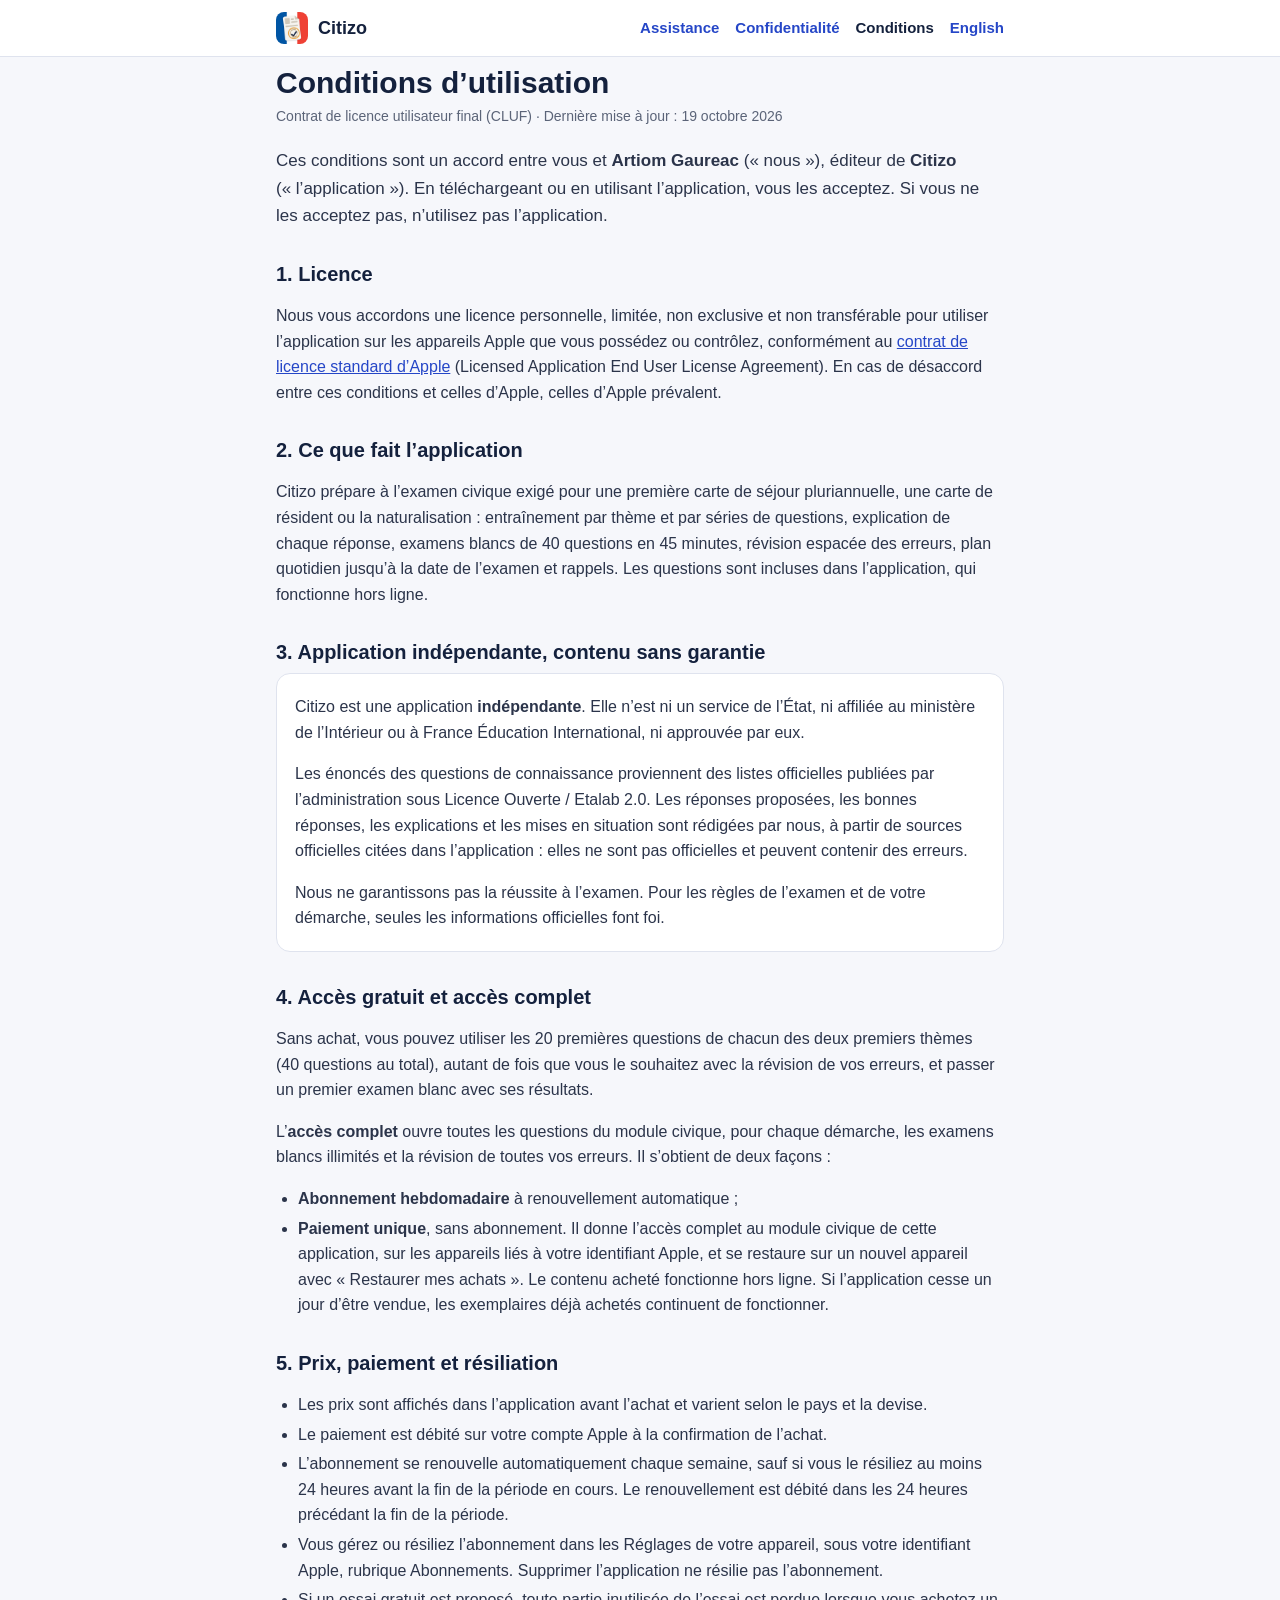
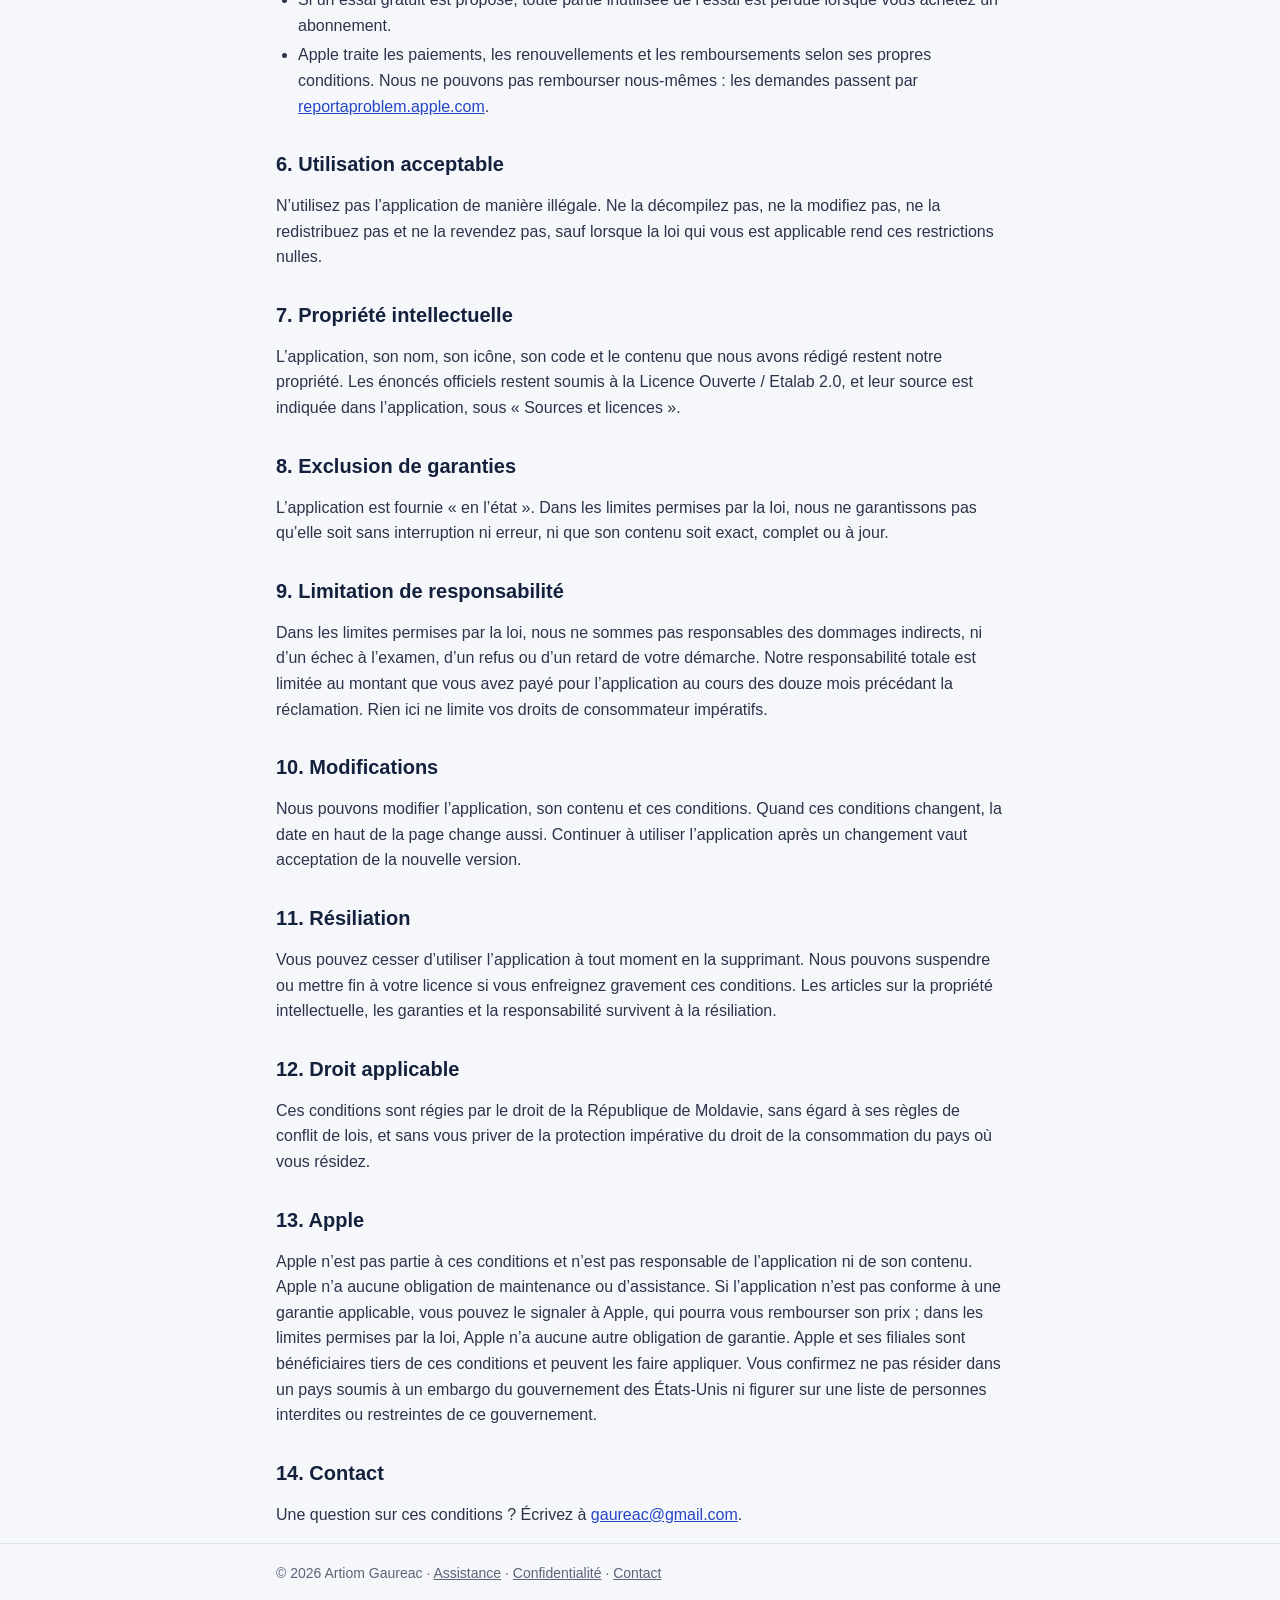
==== terms.html @ cb57eea8 "Support, privacy and terms pages for Citizo, in French and English App Review needs a working privac" ====
<!DOCTYPE html>
<html lang="fr">
<head>
<meta charset="utf-8">
<meta name="viewport" content="width=device-width, initial-scale=1">
<title>Conditions d’utilisation (CLUF) — Citizo</title>
<meta name="description" content="Conditions d’utilisation et contrat de licence de Citizo&nbsp;: abonnement hebdomadaire, paiement unique, contenu et limites.">
<link rel="stylesheet" href="assets/style.css">
<link rel="icon" href="assets/icon.png">
<link rel="alternate" hreflang="en" href="en/terms.html">
</head>
<body>
<header class="site">
  <div class="wrap">
    <a class="brand" href="index.html"><img src="assets/icon.png" alt=""> Citizo</a>
    <nav class="site">
      <a href="index.html">Assistance</a>
      <a href="privacy.html">Confidentialité</a>
      <a href="terms.html" aria-current="page">Conditions</a>
      <a href="en/terms.html" lang="en">English</a>
    </nav>
  </div>
</header>

<main class="wrap">
  <h1>Conditions d’utilisation</h1>
  <p class="updated">Contrat de licence utilisateur final (CLUF) · Dernière mise à jour&nbsp;: 19&nbsp;octobre 2026</p>

  <p class="lead">Ces conditions sont un accord entre vous et <strong>Artiom Gaureac</strong>
  («&nbsp;nous&nbsp;»), éditeur de <strong>Citizo</strong> («&nbsp;l’application&nbsp;»). En
  téléchargeant ou en utilisant l’application, vous les acceptez. Si vous ne les acceptez pas,
  n’utilisez pas l’application.</p>

  <h2>1. Licence</h2>
  <p>Nous vous accordons une licence personnelle, limitée, non exclusive et non transférable
  pour utiliser l’application sur les appareils Apple que vous possédez ou contrôlez,
  conformément au <a href="https://www.apple.com/legal/internet-services/itunes/dev/stdeula/">contrat
  de licence standard d’Apple</a> (Licensed Application End User License Agreement). En cas de
  désaccord entre ces conditions et celles d’Apple, celles d’Apple prévalent.</p>

  <h2>2. Ce que fait l’application</h2>
  <p>Citizo prépare à l’examen civique exigé pour une première carte de séjour pluriannuelle,
  une carte de résident ou la naturalisation&nbsp;: entraînement par thème et par séries de
  questions, explication de chaque réponse, examens blancs de 40&nbsp;questions en
  45&nbsp;minutes, révision espacée des erreurs, plan quotidien jusqu’à la date de l’examen
  et rappels. Les questions sont incluses dans l’application, qui fonctionne hors ligne.</p>

  <h2>3. Application indépendante, contenu sans garantie</h2>
  <div class="card">
    <p>Citizo est une application <strong>indépendante</strong>. Elle n’est ni un service de
    l’État, ni affiliée au ministère de l’Intérieur ou à France Éducation International, ni
    approuvée par eux.</p>
    <p>Les énoncés des questions de connaissance proviennent des listes officielles publiées
    par l’administration sous Licence Ouverte / Etalab&nbsp;2.0. Les réponses proposées, les
    bonnes réponses, les explications et les mises en situation sont rédigées par nous, à partir
    de sources officielles citées dans l’application&nbsp;: elles ne sont pas officielles et
    peuvent contenir des erreurs.</p>
    <p>Nous ne garantissons pas la réussite à l’examen. Pour les règles de l’examen et de votre
    démarche, seules les informations officielles font foi.</p>
  </div>

  <h2>4. Accès gratuit et accès complet</h2>
  <p>Sans achat, vous pouvez utiliser les 20&nbsp;premières questions de chacun des deux
  premiers thèmes (40&nbsp;questions au total), autant de fois que vous le souhaitez avec la
  révision de vos erreurs, et passer un premier examen blanc avec ses résultats.</p>
  <p>L’<strong>accès complet</strong> ouvre toutes les questions du module civique, pour chaque
  démarche, les examens blancs illimités et la révision de toutes vos erreurs. Il s’obtient de
  deux façons&nbsp;:</p>
  <ul>
    <li><strong>Abonnement hebdomadaire</strong> à renouvellement automatique&nbsp;;</li>
    <li><strong>Paiement unique</strong>, sans abonnement. Il donne l’accès complet au module
      civique de cette application, sur les appareils liés à votre identifiant Apple, et se
      restaure sur un nouvel appareil avec «&nbsp;Restaurer mes achats&nbsp;». Le contenu acheté
      fonctionne hors ligne. Si l’application cesse un jour d’être vendue, les exemplaires
      déjà achetés continuent de fonctionner.</li>
  </ul>

  <h2>5. Prix, paiement et résiliation</h2>
  <ul>
    <li>Les prix sont affichés dans l’application avant l’achat et varient selon le pays et la
      devise.</li>
    <li>Le paiement est débité sur votre compte Apple à la confirmation de l’achat.</li>
    <li>L’abonnement se renouvelle automatiquement chaque semaine, sauf si vous le résiliez au
      moins 24&nbsp;heures avant la fin de la période en cours. Le renouvellement est débité dans
      les 24&nbsp;heures précédant la fin de la période.</li>
    <li>Vous gérez ou résiliez l’abonnement dans les Réglages de votre appareil, sous votre
      identifiant Apple, rubrique Abonnements. Supprimer l’application ne résilie pas
      l’abonnement.</li>
    <li>Si un essai gratuit est proposé, toute partie inutilisée de l’essai est perdue lorsque
      vous achetez un abonnement.</li>
    <li>Apple traite les paiements, les renouvellements et les remboursements selon ses propres
      conditions. Nous ne pouvons pas rembourser nous-mêmes&nbsp;: les demandes passent par
      <a href="https://reportaproblem.apple.com">reportaproblem.apple.com</a>.</li>
  </ul>

  <h2>6. Utilisation acceptable</h2>
  <p>N’utilisez pas l’application de manière illégale. Ne la décompilez pas, ne la modifiez pas,
  ne la redistribuez pas et ne la revendez pas, sauf lorsque la loi qui vous est applicable rend
  ces restrictions nulles.</p>

  <h2>7. Propriété intellectuelle</h2>
  <p>L’application, son nom, son icône, son code et le contenu que nous avons rédigé restent
  notre propriété. Les énoncés officiels restent soumis à la Licence Ouverte / Etalab&nbsp;2.0,
  et leur source est indiquée dans l’application, sous «&nbsp;Sources et licences&nbsp;».</p>

  <h2>8. Exclusion de garanties</h2>
  <p>L’application est fournie «&nbsp;en l’état&nbsp;». Dans les limites permises par la loi,
  nous ne garantissons pas qu’elle soit sans interruption ni erreur, ni que son contenu soit
  exact, complet ou à jour.</p>

  <h2>9. Limitation de responsabilité</h2>
  <p>Dans les limites permises par la loi, nous ne sommes pas responsables des dommages
  indirects, ni d’un échec à l’examen, d’un refus ou d’un retard de votre démarche. Notre
  responsabilité totale est limitée au montant que vous avez payé pour l’application au cours
  des douze mois précédant la réclamation. Rien ici ne limite vos droits de consommateur
  impératifs.</p>

  <h2>10. Modifications</h2>
  <p>Nous pouvons modifier l’application, son contenu et ces conditions. Quand ces conditions
  changent, la date en haut de la page change aussi. Continuer à utiliser l’application après
  un changement vaut acceptation de la nouvelle version.</p>

  <h2>11. Résiliation</h2>
  <p>Vous pouvez cesser d’utiliser l’application à tout moment en la supprimant. Nous pouvons
  suspendre ou mettre fin à votre licence si vous enfreignez gravement ces conditions. Les
  articles sur la propriété intellectuelle, les garanties et la responsabilité survivent à la
  résiliation.</p>

  <h2>12. Droit applicable</h2>
  <p>Ces conditions sont régies par le droit de la République de Moldavie, sans égard à ses
  règles de conflit de lois, et sans vous priver de la protection impérative du droit de la
  consommation du pays où vous résidez.</p>

  <h2>13. Apple</h2>
  <p>Apple n’est pas partie à ces conditions et n’est pas responsable de l’application ni de son
  contenu. Apple n’a aucune obligation de maintenance ou d’assistance. Si l’application n’est
  pas conforme à une garantie applicable, vous pouvez le signaler à Apple, qui pourra vous
  rembourser son prix&nbsp;; dans les limites permises par la loi, Apple n’a aucune autre
  obligation de garantie. Apple et ses filiales sont bénéficiaires tiers de ces conditions et
  peuvent les faire appliquer. Vous confirmez ne pas résider dans un pays soumis à un embargo
  du gouvernement des États-Unis ni figurer sur une liste de personnes interdites ou
  restreintes de ce gouvernement.</p>

  <h2>14. Contact</h2>
  <p>Une question sur ces conditions&nbsp;? Écrivez à
  <a href="mailto:gaureac@gmail.com">gaureac@gmail.com</a>.</p>
</main>

<footer class="site">
  <div class="wrap">© 2026 Artiom Gaureac · <a href="index.html">Assistance</a> ·
  <a href="privacy.html">Confidentialité</a> · <a href="mailto:gaureac@gmail.com">Contact</a></div>
</footer>
</body>
</html>
---- assets/style.css ----
:root {
  --bg: #f6f7fb;
  --surface: #ffffff;
  --ink: #14213d;
  --text: #2b344a;
  --muted: #5b6478;
  --primary: #2546c7;
  --primary-soft: #e8edfb;
  --border: #dfe3ee;
  --accent: #b7791f;
}
@media (prefers-color-scheme: dark) {
  :root {
    --bg: #0e1526;
    --surface: #16203a;
    --ink: #eef1f8;
    --text: #d5dae6;
    --muted: #9aa3b8;
    --primary: #8ea5ff;
    --primary-soft: #1d2b52;
    --border: #2a3552;
    --accent: #f2b654;
  }
}
* { box-sizing: border-box; }
html { -webkit-text-size-adjust: 100%; }
body {
  margin: 0;
  background: var(--bg);
  color: var(--text);
  font: 16px/1.6 -apple-system, BlinkMacSystemFont, "Segoe UI", Roboto, "Helvetica Neue", Arial, sans-serif;
}
.wrap { max-width: 760px; margin: 0 auto; padding: 0 16px; }
header.site { background: var(--surface); border-bottom: 1px solid var(--border); }
header.site .wrap { display: flex; flex-wrap: wrap; align-items: center; justify-content: space-between; gap: 8px 16px; padding-top: 12px; padding-bottom: 12px; }
.brand { display: inline-flex; align-items: center; gap: 10px; font-weight: 700; font-size: 18px; color: var(--ink); text-decoration: none; }
.brand img { width: 32px; height: 32px; border-radius: 8px; }
nav.site { display: flex; flex-wrap: wrap; gap: 4px 16px; }
nav.site a { color: var(--primary); text-decoration: none; font-weight: 600; font-size: 15px; }
nav.site a[aria-current="page"] { color: var(--ink); }
main { padding-top: 28px; padding-bottom: 40px; }
h1 { color: var(--ink); font-size: 30px; line-height: 1.2; margin: 8px 0 4px; }
h2 { color: var(--ink); font-size: 20px; line-height: 1.3; margin: 32px 0 8px; }
a { color: var(--primary); }
.updated { color: var(--muted); font-size: 14px; margin: 0 0 20px; }
.lead { font-size: 17px; }
.card { background: var(--surface); border: 1px solid var(--border); border-radius: 14px; padding: 4px 18px; }
.note { background: var(--primary-soft); border-radius: 14px; padding: 4px 18px; }
ul { padding-left: 22px; }
li { margin: 4px 0; }
table { width: 100%; border-collapse: collapse; font-size: 15px; }
th, td { text-align: left; vertical-align: top; padding: 8px 10px; border-bottom: 1px solid var(--border); }
th { color: var(--ink); }
.table-scroll { overflow-x: auto; }
.contact { font-size: 18px; font-weight: 600; }
footer.site { border-top: 1px solid var(--border); color: var(--muted); font-size: 14px; padding: 18px 0 32px; }
footer.site a { color: var(--muted); }
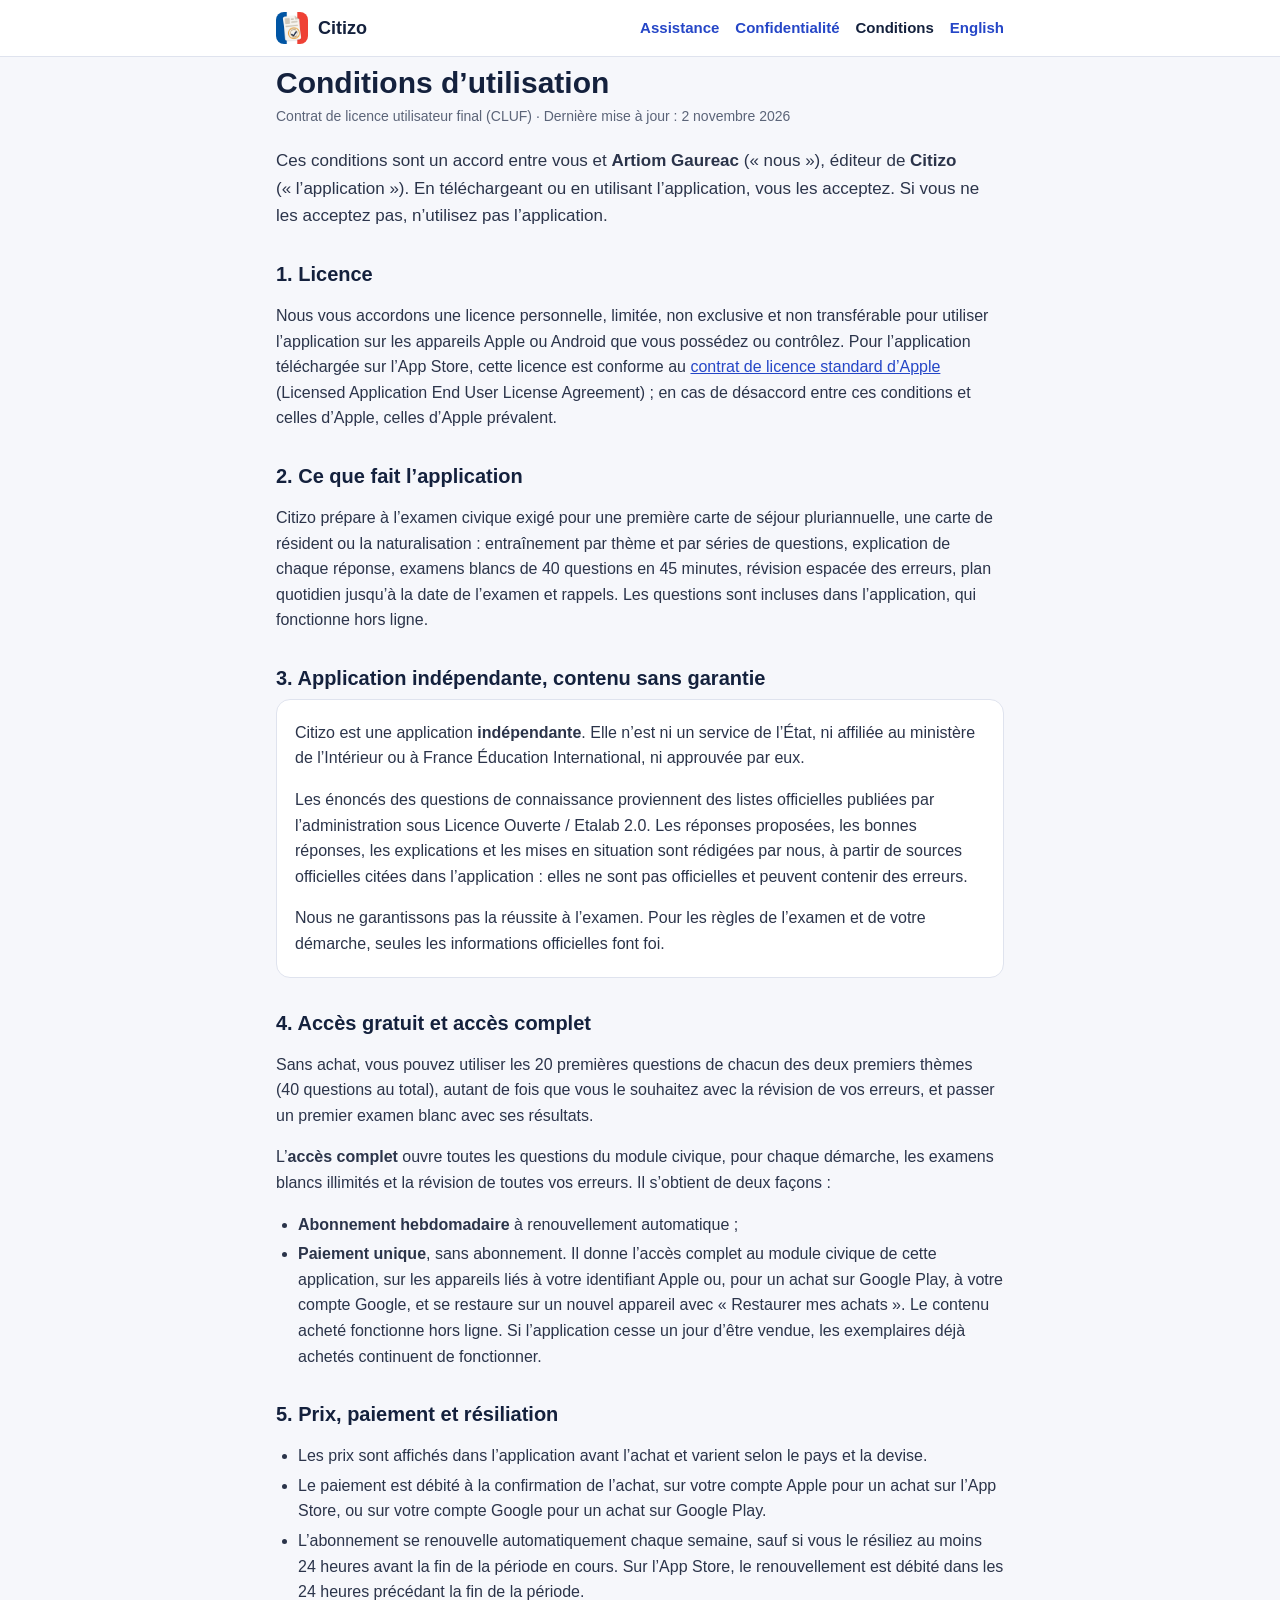
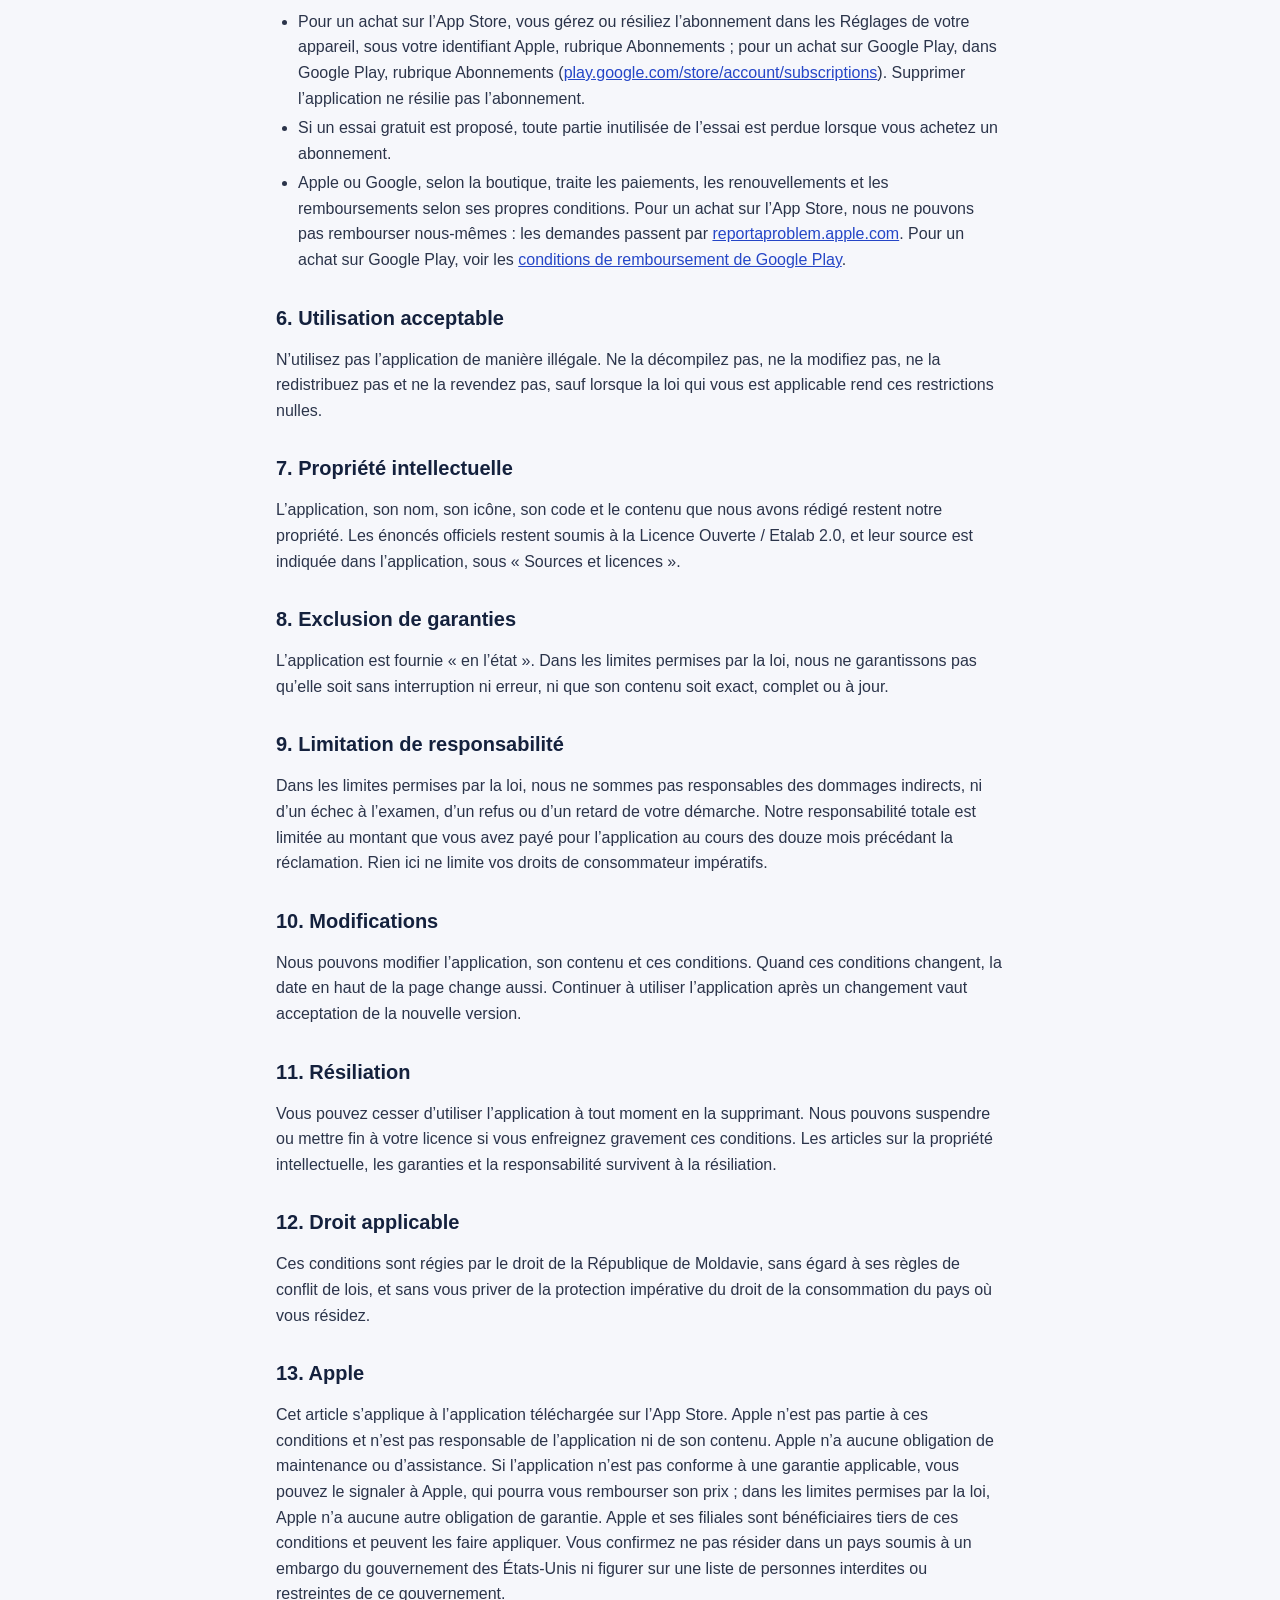
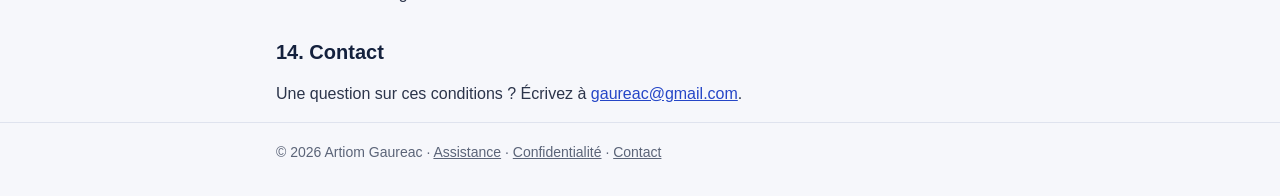
==== commit 033f9d98: "Privacy and Terms say Google Play and Android, not only Apple The France Edition is going to Google " ====
--- a/terms.html
+++ b/terms.html
@@ -24,7 +24,7 @@
 
 <main class="wrap">
   <h1>Conditions d’utilisation</h1>
-  <p class="updated">Contrat de licence utilisateur final (CLUF) · Dernière mise à jour&nbsp;: 19&nbsp;octobre 2026</p>
+  <p class="updated">Contrat de licence utilisateur final (CLUF) · Dernière mise à jour&nbsp;: 2&nbsp;novembre 2026</p>
 
   <p class="lead">Ces conditions sont un accord entre vous et <strong>Artiom Gaureac</strong>
   («&nbsp;nous&nbsp;»), éditeur de <strong>Citizo</strong> («&nbsp;l’application&nbsp;»). En
@@ -33,10 +33,11 @@
 
   <h2>1. Licence</h2>
   <p>Nous vous accordons une licence personnelle, limitée, non exclusive et non transférable
-  pour utiliser l’application sur les appareils Apple que vous possédez ou contrôlez,
-  conformément au <a href="https://www.apple.com/legal/internet-services/itunes/dev/stdeula/">contrat
-  de licence standard d’Apple</a> (Licensed Application End User License Agreement). En cas de
-  désaccord entre ces conditions et celles d’Apple, celles d’Apple prévalent.</p>
+  pour utiliser l’application sur les appareils Apple ou Android que vous possédez ou contrôlez.
+  Pour l’application téléchargée sur l’App Store, cette licence est conforme au
+  <a href="https://www.apple.com/legal/internet-services/itunes/dev/stdeula/">contrat
+  de licence standard d’Apple</a> (Licensed Application End User License Agreement)&nbsp;; en cas
+  de désaccord entre ces conditions et celles d’Apple, celles d’Apple prévalent.</p>
 
   <h2>2. Ce que fait l’application</h2>
   <p>Citizo prépare à l’examen civique exigé pour une première carte de séjour pluriannuelle,
@@ -69,8 +70,8 @@
   <ul>
     <li><strong>Abonnement hebdomadaire</strong> à renouvellement automatique&nbsp;;</li>
     <li><strong>Paiement unique</strong>, sans abonnement. Il donne l’accès complet au module
-      civique de cette application, sur les appareils liés à votre identifiant Apple, et se
-      restaure sur un nouvel appareil avec «&nbsp;Restaurer mes achats&nbsp;». Le contenu acheté
+      civique de cette application, sur les appareils liés à votre identifiant Apple ou, pour un
+      achat sur Google Play, à votre compte Google, et se restaure sur un nouvel appareil avec «&nbsp;Restaurer mes achats&nbsp;». Le contenu acheté
       fonctionne hors ligne. Si l’application cesse un jour d’être vendue, les exemplaires
       déjà achetés continuent de fonctionner.</li>
   </ul>
@@ -79,18 +80,25 @@
   <ul>
     <li>Les prix sont affichés dans l’application avant l’achat et varient selon le pays et la
       devise.</li>
-    <li>Le paiement est débité sur votre compte Apple à la confirmation de l’achat.</li>
+    <li>Le paiement est débité à la confirmation de l’achat, sur votre compte Apple pour un achat
+      sur l’App Store, ou sur votre compte Google pour un achat sur Google Play.</li>
     <li>L’abonnement se renouvelle automatiquement chaque semaine, sauf si vous le résiliez au
-      moins 24&nbsp;heures avant la fin de la période en cours. Le renouvellement est débité dans
-      les 24&nbsp;heures précédant la fin de la période.</li>
-    <li>Vous gérez ou résiliez l’abonnement dans les Réglages de votre appareil, sous votre
-      identifiant Apple, rubrique Abonnements. Supprimer l’application ne résilie pas
-      l’abonnement.</li>
+      moins 24&nbsp;heures avant la fin de la période en cours. Sur l’App Store, le renouvellement
+      est débité dans les 24&nbsp;heures précédant la fin de la période.</li>
+    <li>Pour un achat sur l’App Store, vous gérez ou résiliez l’abonnement dans les Réglages de
+      votre appareil, sous votre identifiant Apple, rubrique Abonnements&nbsp;; pour un achat sur
+      Google Play, dans Google Play, rubrique Abonnements
+      (<a href="https://play.google.com/store/account/subscriptions">play.google.com/store/account/subscriptions</a>).
+      Supprimer l’application ne résilie pas l’abonnement.</li>
     <li>Si un essai gratuit est proposé, toute partie inutilisée de l’essai est perdue lorsque
       vous achetez un abonnement.</li>
-    <li>Apple traite les paiements, les renouvellements et les remboursements selon ses propres
-      conditions. Nous ne pouvons pas rembourser nous-mêmes&nbsp;: les demandes passent par
-      <a href="https://reportaproblem.apple.com">reportaproblem.apple.com</a>.</li>
+    <li>Apple ou Google, selon la boutique, traite les paiements, les renouvellements et les
+      remboursements selon ses propres conditions. Pour un achat sur l’App Store, nous ne pouvons
+      pas rembourser nous-mêmes&nbsp;: les demandes passent par
+      <a href="https://reportaproblem.apple.com">reportaproblem.apple.com</a>. Pour un achat sur
+      Google Play, voir les
+      <a href="https://support.google.com/googleplay/answer/15574908?hl=fr">conditions de
+      remboursement de Google Play</a>.</li>
   </ul>
 
   <h2>6. Utilisation acceptable</h2>
@@ -132,7 +140,8 @@
   consommation du pays où vous résidez.</p>
 
   <h2>13. Apple</h2>
-  <p>Apple n’est pas partie à ces conditions et n’est pas responsable de l’application ni de son
+  <p>Cet article s’applique à l’application téléchargée sur l’App Store.
+  Apple n’est pas partie à ces conditions et n’est pas responsable de l’application ni de son
   contenu. Apple n’a aucune obligation de maintenance ou d’assistance. Si l’application n’est
   pas conforme à une garantie applicable, vous pouvez le signaler à Apple, qui pourra vous
   rembourser son prix&nbsp;; dans les limites permises par la loi, Apple n’a aucune autre
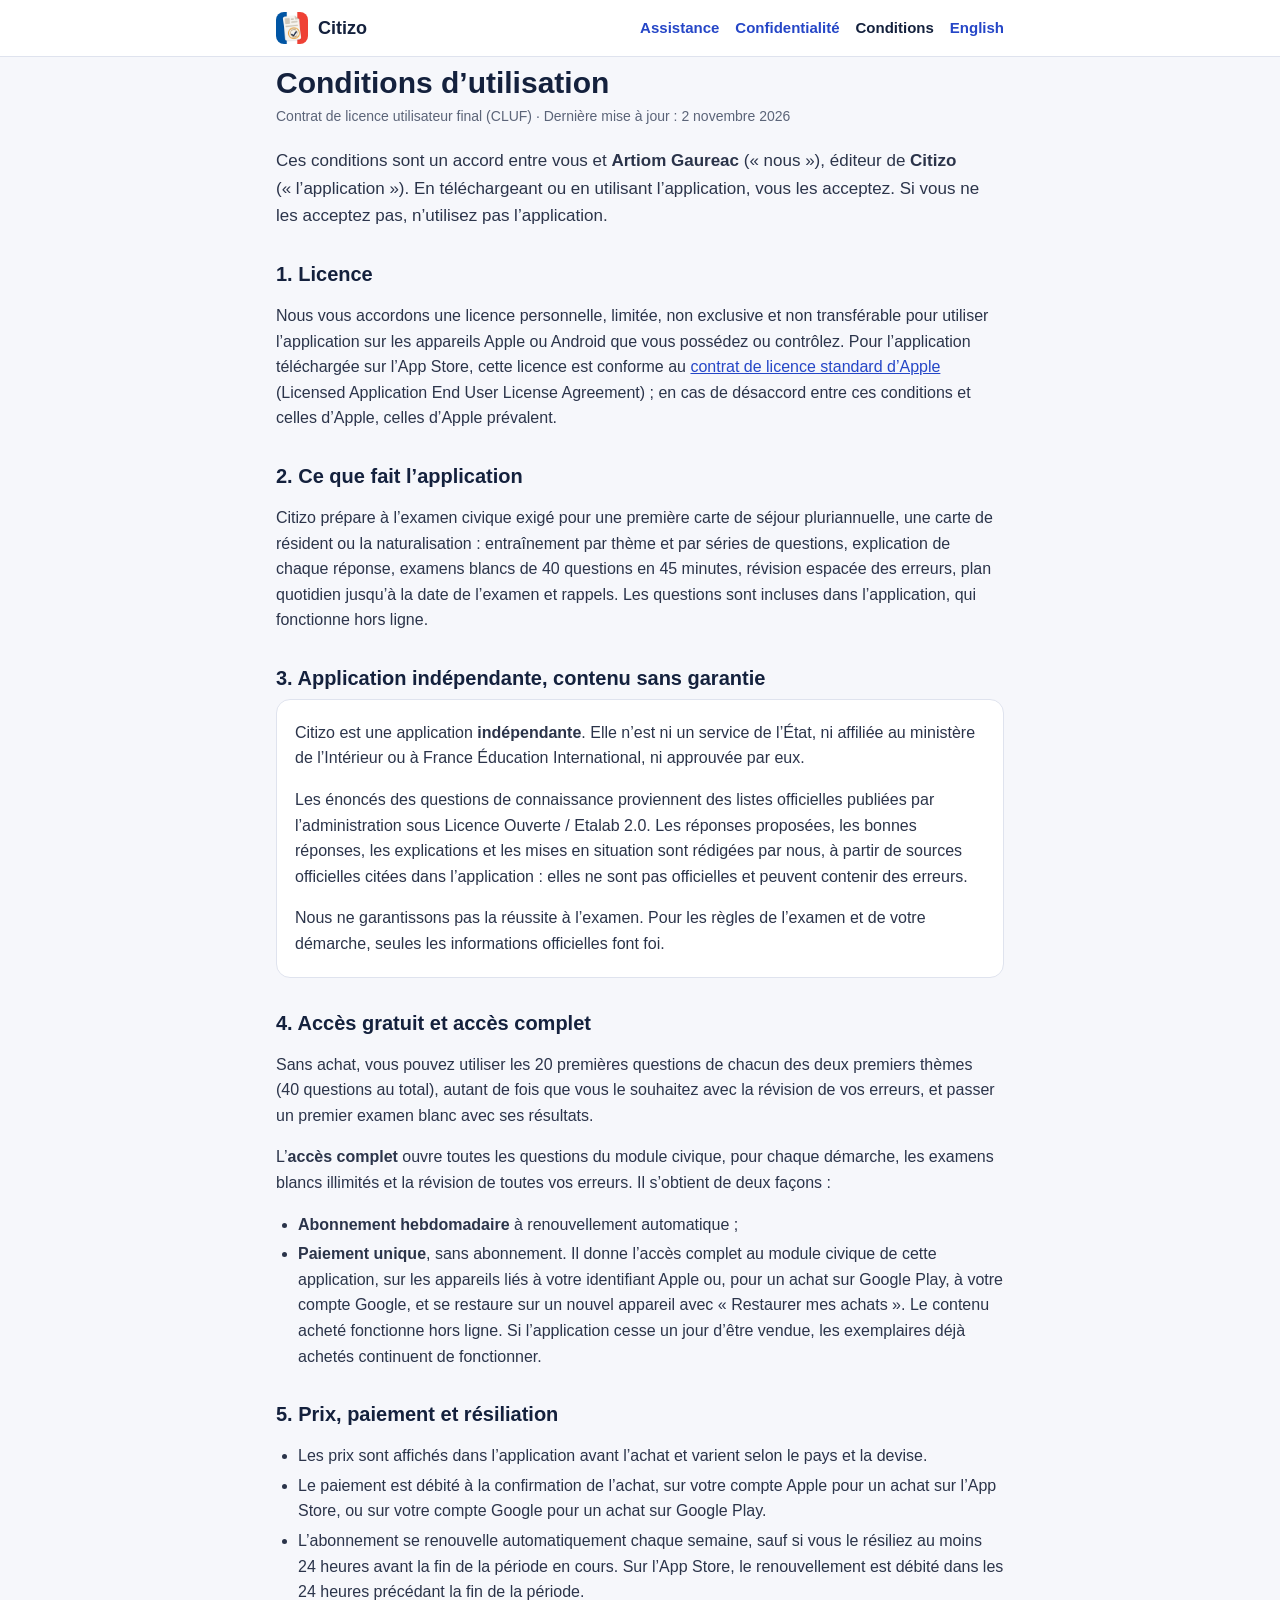
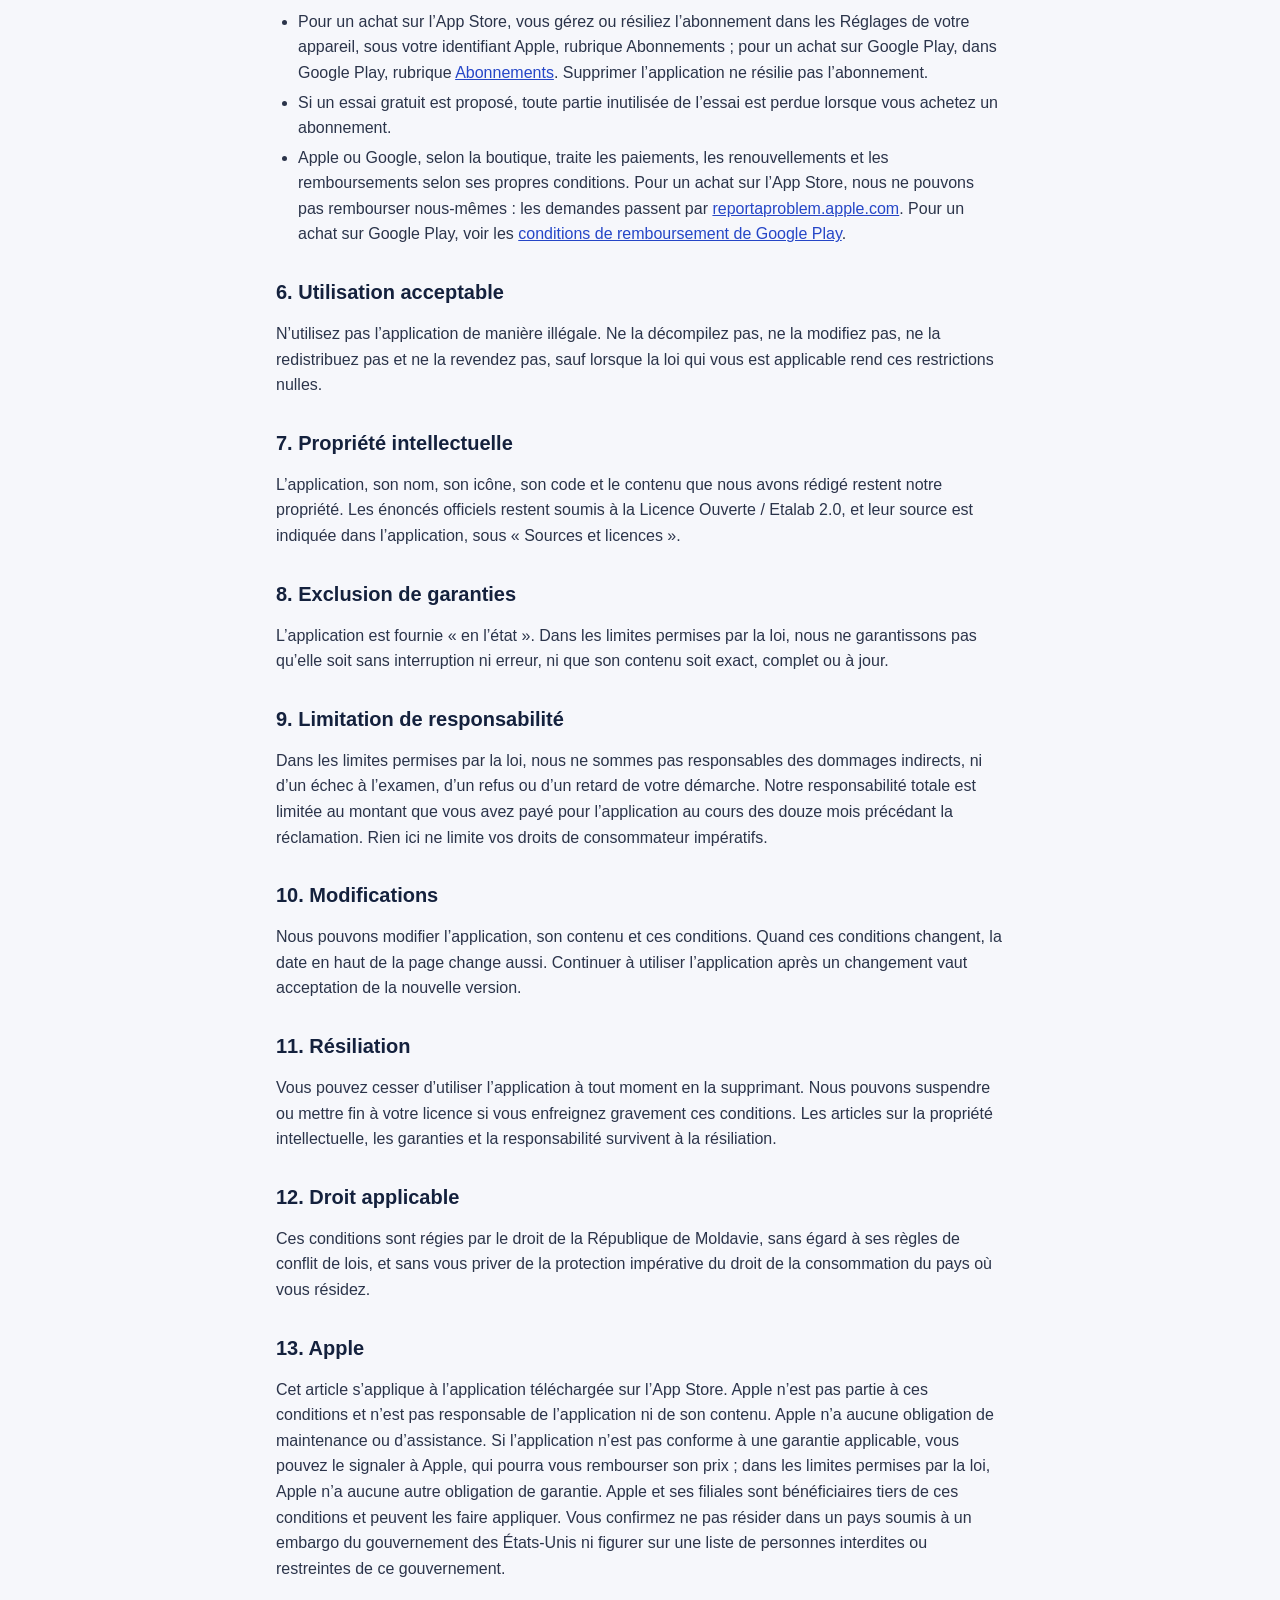
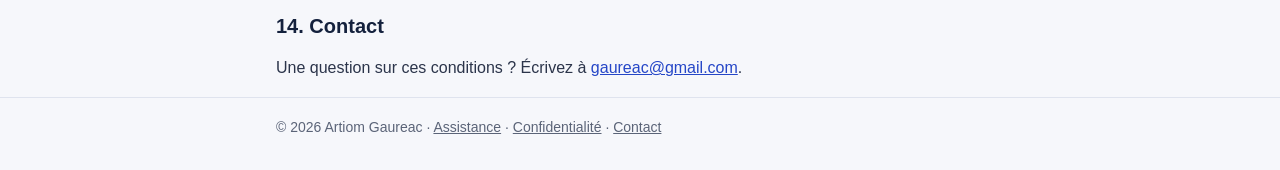
==== commit 961f6a54: "Link the word Subscriptions, not the bare Google Play URL At 375 points wide the printed URL ran 3 p" ====
--- a/terms.html
+++ b/terms.html
@@ -87,9 +87,8 @@
       est débité dans les 24&nbsp;heures précédant la fin de la période.</li>
     <li>Pour un achat sur l’App Store, vous gérez ou résiliez l’abonnement dans les Réglages de
       votre appareil, sous votre identifiant Apple, rubrique Abonnements&nbsp;; pour un achat sur
-      Google Play, dans Google Play, rubrique Abonnements
-      (<a href="https://play.google.com/store/account/subscriptions">play.google.com/store/account/subscriptions</a>).
-      Supprimer l’application ne résilie pas l’abonnement.</li>
+      Google Play, dans Google Play, rubrique
+      <a href="https://play.google.com/store/account/subscriptions">Abonnements</a>. Supprimer l’application ne résilie pas l’abonnement.</li>
     <li>Si un essai gratuit est proposé, toute partie inutilisée de l’essai est perdue lorsque
       vous achetez un abonnement.</li>
     <li>Apple ou Google, selon la boutique, traite les paiements, les renouvellements et les
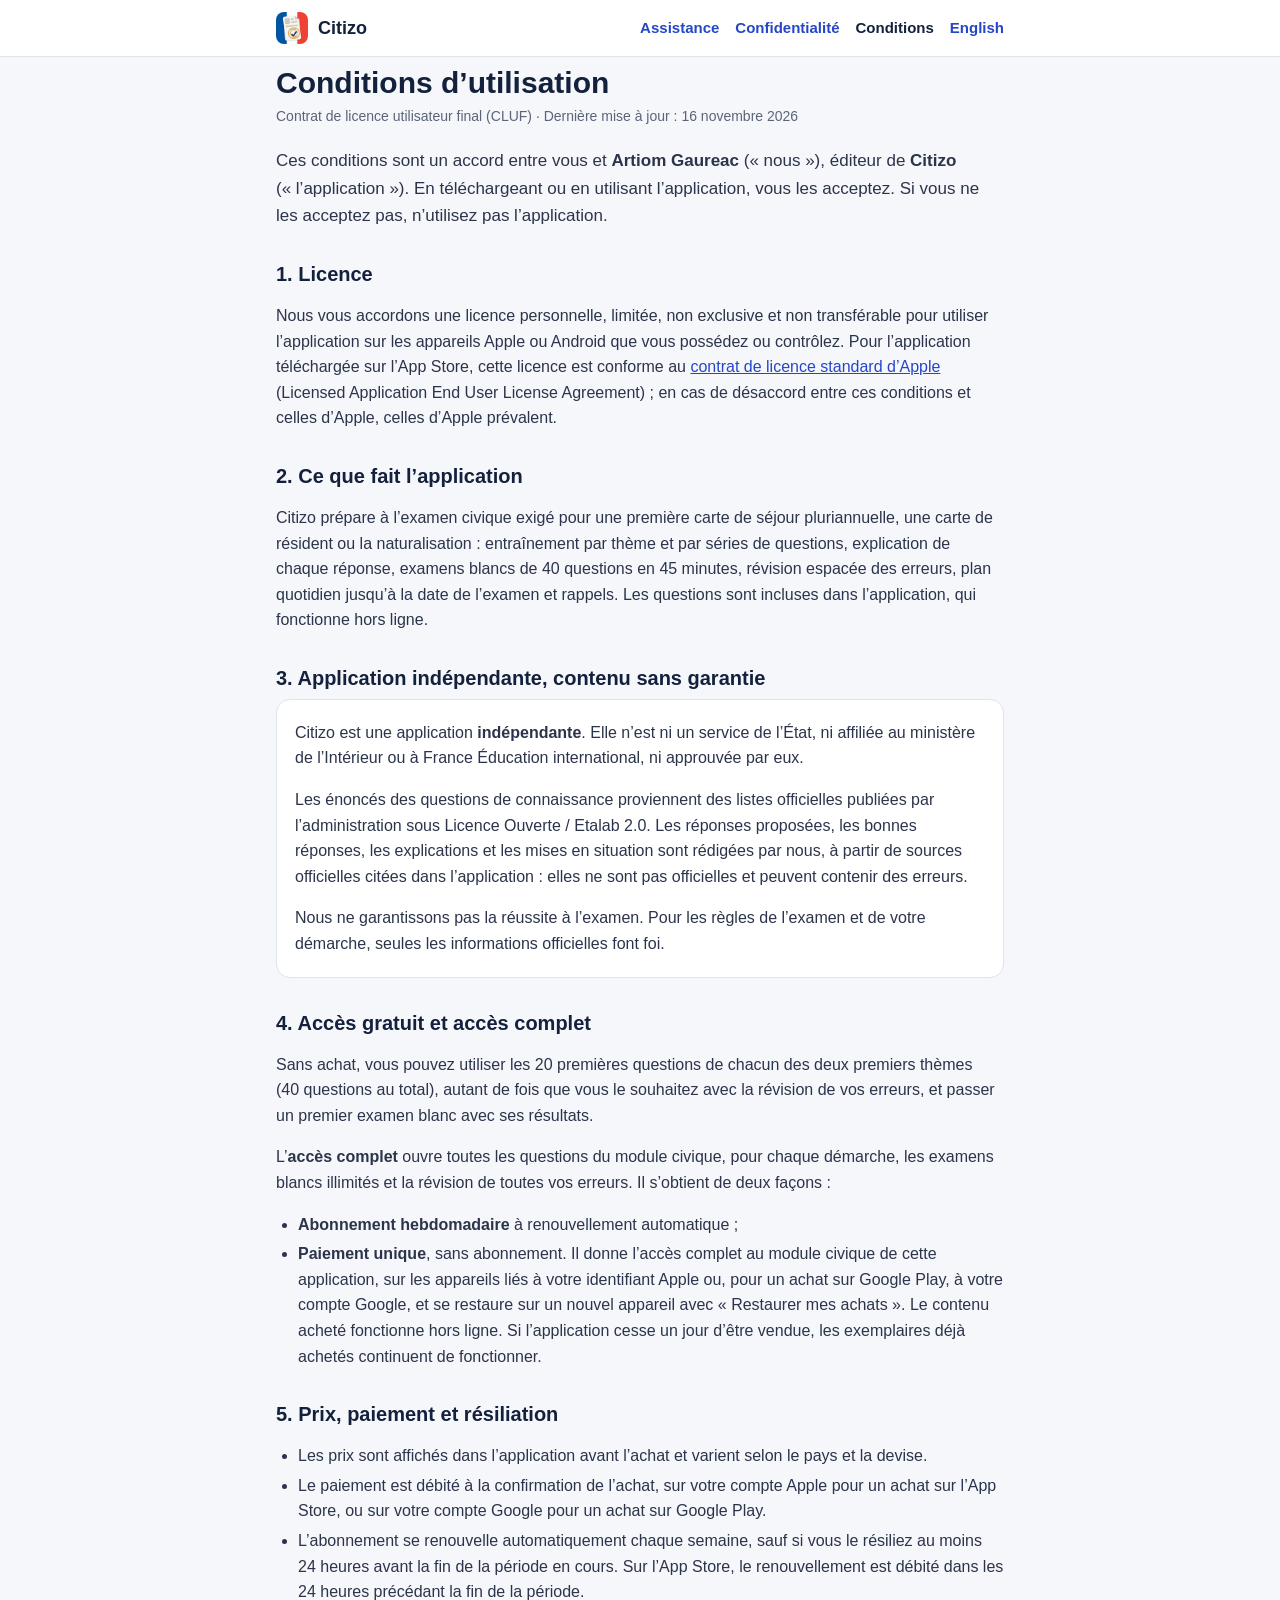
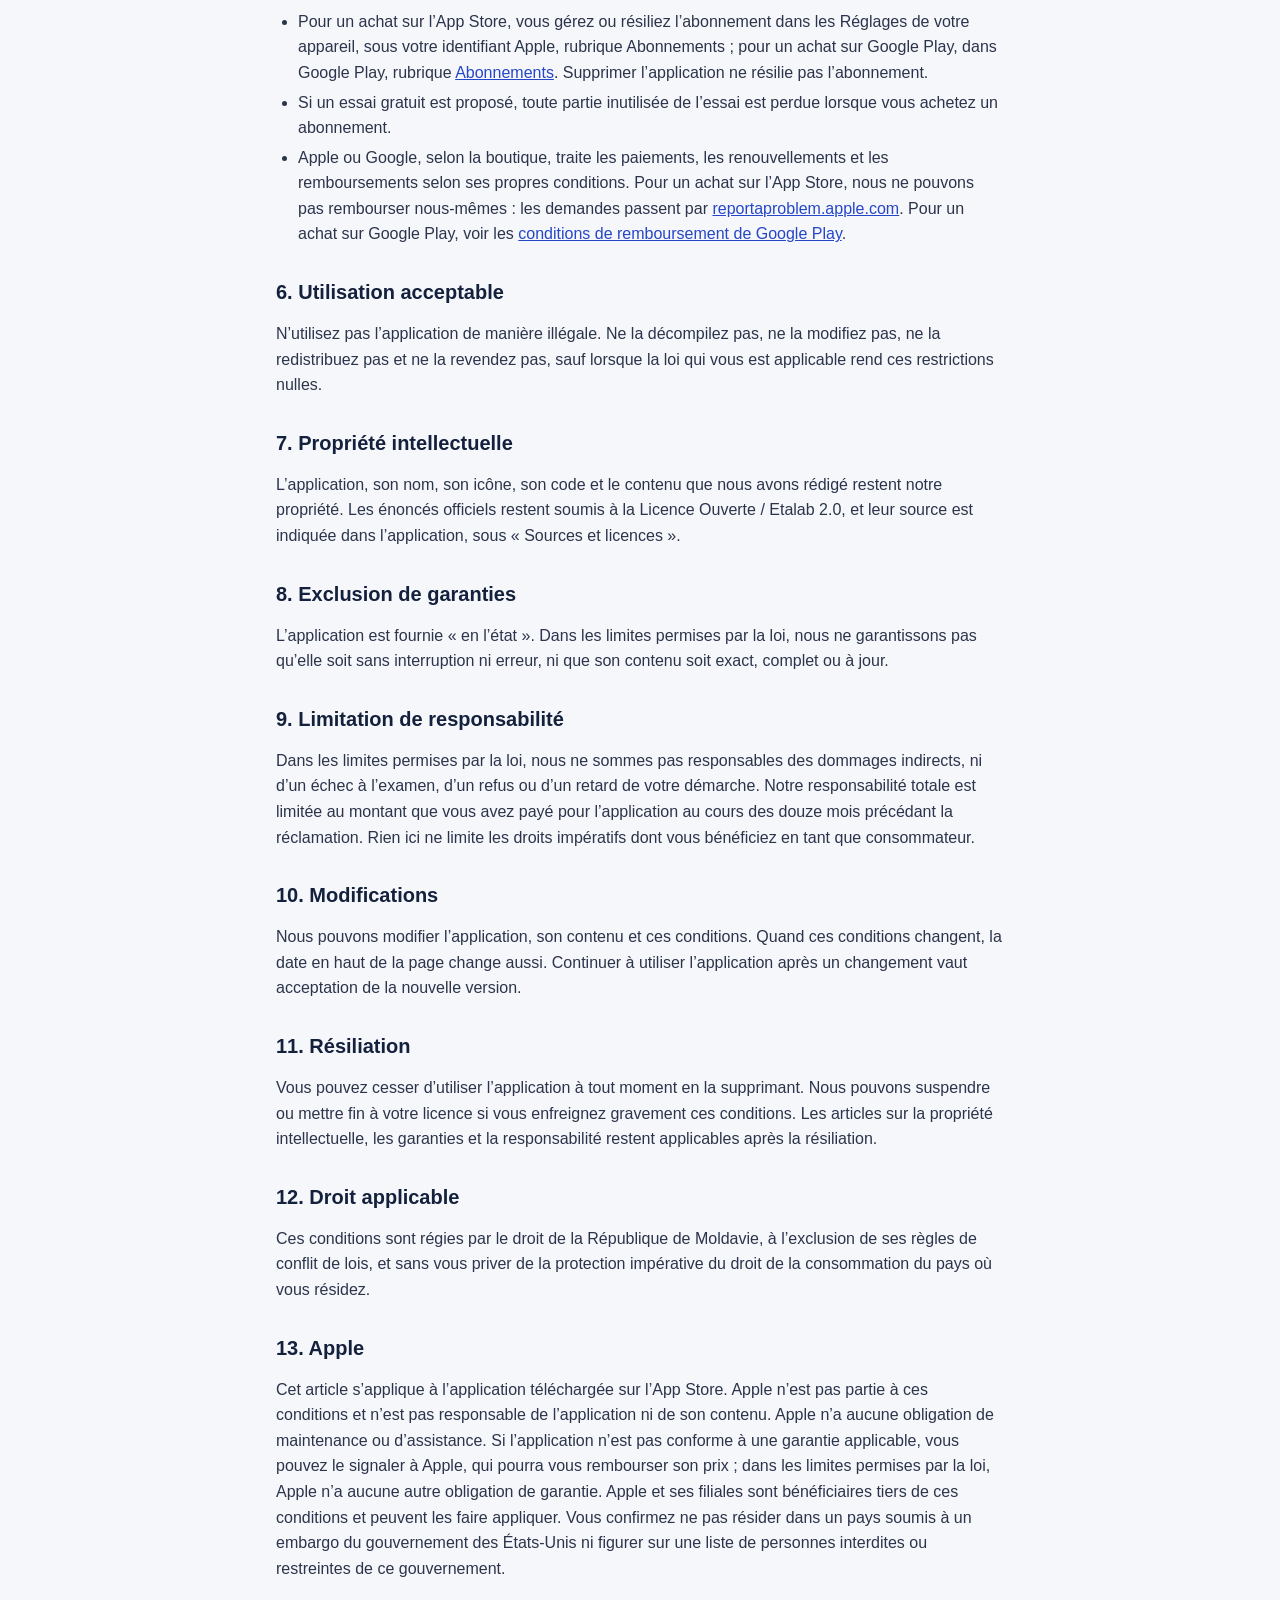
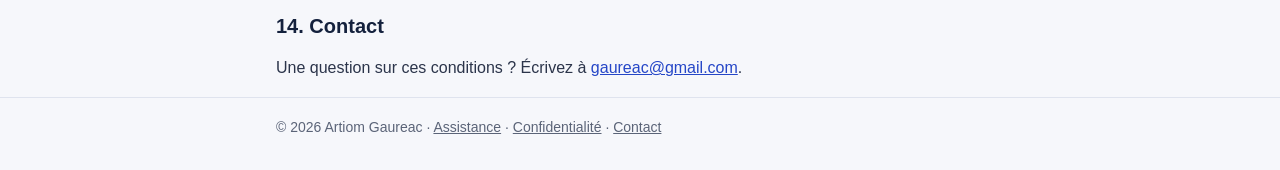
==== commit d40ab321: "Privacy and Terms: wording after the site proofreading, meaning unchanged Two AI systems proofread c" ====
--- a/terms.html
+++ b/terms.html
@@ -24,7 +24,7 @@
 
 <main class="wrap">
   <h1>Conditions d’utilisation</h1>
-  <p class="updated">Contrat de licence utilisateur final (CLUF) · Dernière mise à jour&nbsp;: 2&nbsp;novembre 2026</p>
+  <p class="updated">Contrat de licence utilisateur final (CLUF) · Dernière mise à jour&nbsp;: 16&nbsp;novembre 2026</p>
 
   <p class="lead">Ces conditions sont un accord entre vous et <strong>Artiom Gaureac</strong>
   («&nbsp;nous&nbsp;»), éditeur de <strong>Citizo</strong> («&nbsp;l’application&nbsp;»). En
@@ -49,7 +49,7 @@
   <h2>3. Application indépendante, contenu sans garantie</h2>
   <div class="card">
     <p>Citizo est une application <strong>indépendante</strong>. Elle n’est ni un service de
-    l’État, ni affiliée au ministère de l’Intérieur ou à France Éducation International, ni
+    l’État, ni affiliée au ministère de l’Intérieur ou à France Éducation international, ni
     approuvée par eux.</p>
     <p>Les énoncés des questions de connaissance proviennent des listes officielles publiées
     par l’administration sous Licence Ouverte / Etalab&nbsp;2.0. Les réponses proposées, les
@@ -119,8 +119,8 @@
   <p>Dans les limites permises par la loi, nous ne sommes pas responsables des dommages
   indirects, ni d’un échec à l’examen, d’un refus ou d’un retard de votre démarche. Notre
   responsabilité totale est limitée au montant que vous avez payé pour l’application au cours
-  des douze mois précédant la réclamation. Rien ici ne limite vos droits de consommateur
-  impératifs.</p>
+  des douze mois précédant la réclamation. Rien ici ne limite les droits impératifs dont vous
+  bénéficiez en tant que consommateur.</p>
 
   <h2>10. Modifications</h2>
   <p>Nous pouvons modifier l’application, son contenu et ces conditions. Quand ces conditions
@@ -130,12 +130,12 @@
   <h2>11. Résiliation</h2>
   <p>Vous pouvez cesser d’utiliser l’application à tout moment en la supprimant. Nous pouvons
   suspendre ou mettre fin à votre licence si vous enfreignez gravement ces conditions. Les
-  articles sur la propriété intellectuelle, les garanties et la responsabilité survivent à la
-  résiliation.</p>
+  articles sur la propriété intellectuelle, les garanties et la responsabilité restent applicables
+  après la résiliation.</p>
 
   <h2>12. Droit applicable</h2>
-  <p>Ces conditions sont régies par le droit de la République de Moldavie, sans égard à ses
-  règles de conflit de lois, et sans vous priver de la protection impérative du droit de la
+  <p>Ces conditions sont régies par le droit de la République de Moldavie, à l’exclusion de
+  ses règles de conflit de lois, et sans vous priver de la protection impérative du droit de la
   consommation du pays où vous résidez.</p>
 
   <h2>13. Apple</h2>
--- a/assets/style.css
+++ b/assets/style.css
@@ -46,7 +46,7 @@
 .lead { font-size: 17px; }
 .card { background: var(--surface); border: 1px solid var(--border); border-radius: 14px; padding: 4px 18px; }
 .note { background: var(--primary-soft); border-radius: 14px; padding: 4px 18px; }
-ul { padding-left: 22px; }
+ul, ol { padding-left: 22px; }
 li { margin: 4px 0; }
 table { width: 100%; border-collapse: collapse; font-size: 15px; }
 th, td { text-align: left; vertical-align: top; padding: 8px 10px; border-bottom: 1px solid var(--border); }
